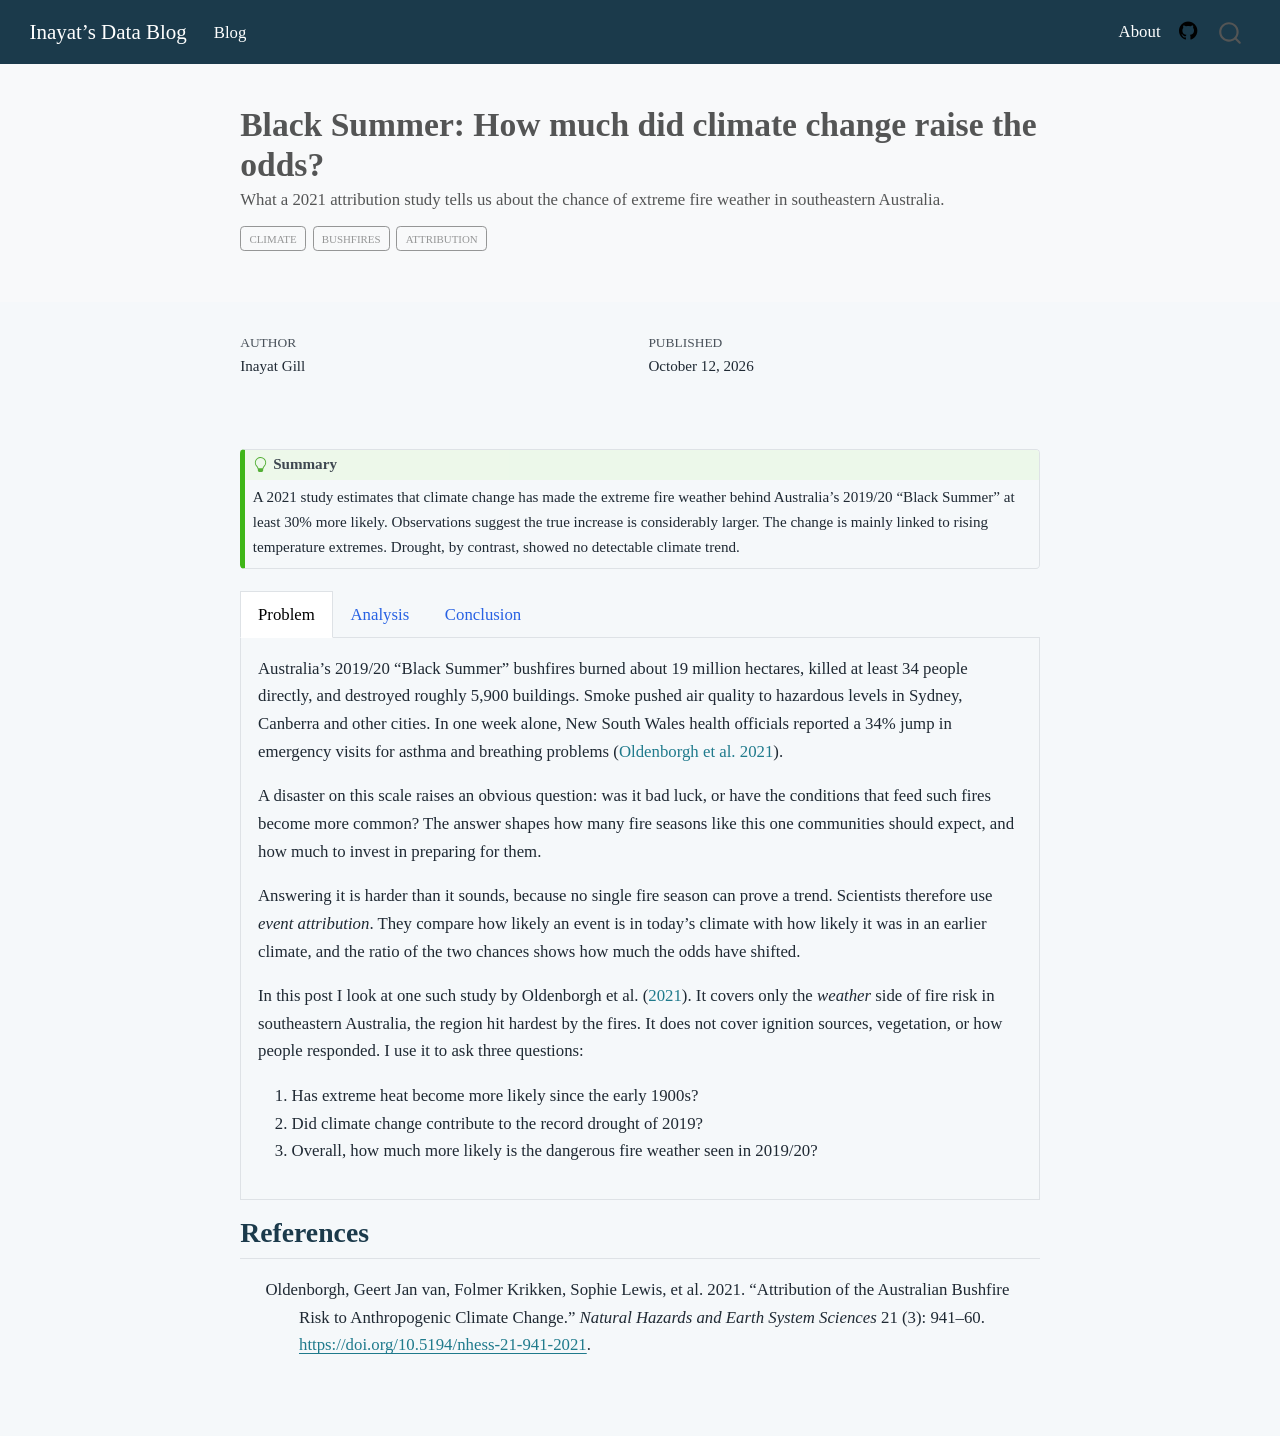
==== posts/black-summer-attribution/index.html @ a22bbecd "Built site for gh-pages" ====
<!DOCTYPE html>
<html xmlns="http://www.w3.org/1999/xhtml" lang="en" xml:lang="en"><head>

<meta charset="utf-8">
<meta name="generator" content="quarto-1.9.31">

<meta name="viewport" content="width=device-width, initial-scale=1.0, user-scalable=yes">

<meta name="author" content="Inayat Gill">
<meta name="dcterms.date" content="2026-10-12">
<meta name="description" content="What a 2021 attribution study tells us about the chance of extreme fire weather in southeastern Australia.">

<title>Black Summer: How much did climate change raise the odds? – Inayat’s Data Blog</title>
<style>
/* Default styles provided by pandoc.
** See https://pandoc.org/MANUAL.html#variables-for-html for config info.
*/
code{white-space: pre-wrap;}
span.smallcaps{font-variant: small-caps;}
div.columns{display: flex; gap: min(4vw, 1.5em);}
div.column{flex: auto; overflow-x: auto;}
div.hanging-indent{margin-left: 1.5em; text-indent: -1.5em;}
ul.task-list{list-style: none;}
ul.task-list li input[type="checkbox"] {
  width: 0.8em;
  margin: 0 0.8em 0.2em -1em; /* quarto-specific, see https://github.com/quarto-dev/quarto-cli/issues/4556 */ 
  vertical-align: middle;
}
/* CSS for citations */
div.csl-bib-body { }
div.csl-entry {
  clear: both;
}
.hanging-indent div.csl-entry {
  margin-left:2em;
  text-indent:-2em;
}
div.csl-left-margin {
  min-width:2em;
  float:left;
}
div.csl-right-inline {
  margin-left:2em;
  padding-left:1em;
}
div.csl-indent {
  margin-left: 2em;
}</style>


<script src="../../site_libs/quarto-nav/quarto-nav.js"></script>
<script src="../../site_libs/quarto-nav/headroom.min.js"></script>
<script src="../../site_libs/clipboard/clipboard.min.js"></script>
<script src="../../site_libs/quarto-search/autocomplete.umd.js"></script>
<script src="../../site_libs/quarto-search/fuse.min.js"></script>
<script src="../../site_libs/quarto-search/quarto-search.js"></script>
<meta name="quarto:offset" content="../../">
<script src="../../site_libs/quarto-html/quarto.js" type="module"></script>
<script src="../../site_libs/quarto-html/tabsets/tabsets.js" type="module"></script>
<script src="../../site_libs/quarto-html/popper.min.js"></script>
<script src="../../site_libs/quarto-html/tippy.umd.min.js"></script>
<script src="../../site_libs/quarto-html/anchor.min.js"></script>
<link href="../../site_libs/quarto-html/tippy.css" rel="stylesheet">
<link href="../../site_libs/quarto-html/quarto-syntax-highlighting-7c69b197886ae2a34062761d21e44731.css" rel="stylesheet" id="quarto-text-highlighting-styles">
<script src="../../site_libs/bootstrap/bootstrap.min.js"></script>
<link href="../../site_libs/bootstrap/bootstrap-icons.css" rel="stylesheet">
<link href="../../site_libs/bootstrap/bootstrap-4dd1f8d55b07a248877084f95612c1a1.min.css" rel="stylesheet" append-hash="true" id="quarto-bootstrap" data-mode="light">
<script id="quarto-search-options" type="application/json">{
  "location": "navbar",
  "copy-button": false,
  "collapse-after": 3,
  "panel-placement": "end",
  "type": "overlay",
  "limit": 50,
  "keyboard-shortcut": [
    "f",
    "/",
    "s"
  ],
  "show-item-context": false,
  "language": {
    "search-no-results-text": "No results",
    "search-matching-documents-text": "matching documents",
    "search-copy-link-title": "Copy link to search",
    "search-hide-matches-text": "Hide additional matches",
    "search-more-match-text": "more match in this document",
    "search-more-matches-text": "more matches in this document",
    "search-clear-button-title": "Clear",
    "search-text-placeholder": "",
    "search-detached-cancel-button-title": "Cancel",
    "search-submit-button-title": "Submit",
    "search-label": "Search"
  }
}</script>


<link rel="stylesheet" href="../../styles.css">
</head>

<body class="nav-fixed fullcontent quarto-light">

<div id="quarto-search-results"></div>
  <header id="quarto-header" class="headroom fixed-top quarto-banner">
    <nav class="navbar navbar-expand-lg " data-bs-theme="dark">
      <div class="navbar-container container-fluid">
      <div class="navbar-brand-container mx-auto">
    <a class="navbar-brand" href="../../index.html">
    <span class="navbar-title">Inayat’s Data Blog</span>
    </a>
  </div>
            <div id="quarto-search" class="" title="Search"></div>
          <button class="navbar-toggler" type="button" data-bs-toggle="collapse" data-bs-target="#navbarCollapse" aria-controls="navbarCollapse" role="menu" aria-expanded="false" aria-label="Toggle navigation" onclick="if (window.quartoToggleHeadroom) { window.quartoToggleHeadroom(); }">
  <span class="navbar-toggler-icon"></span>
</button>
          <div class="collapse navbar-collapse" id="navbarCollapse">
            <ul class="navbar-nav navbar-nav-scroll me-auto">
  <li class="nav-item">
    <a class="nav-link" href="../../index.html"> 
<span class="menu-text">Blog</span></a>
  </li>  
</ul>
            <ul class="navbar-nav navbar-nav-scroll ms-auto">
  <li class="nav-item">
    <a class="nav-link" href="../../about.html"> 
<span class="menu-text">About</span></a>
  </li>  
  <li class="nav-item compact">
    <a class="nav-link" href="https://github.com/Inayat-Gill"> <i class="bi bi-github" role="img" aria-label="GitHub">
</i> 
<span class="menu-text"></span></a>
  </li>  
</ul>
          </div> <!-- /navcollapse -->
            <div class="quarto-navbar-tools">
</div>
      </div> <!-- /container-fluid -->
    </nav>
</header>
<!-- content -->
<header id="title-block-header" class="quarto-title-block default page-columns page-full">
  <div class="quarto-title-banner page-columns page-full">
    <div class="quarto-title column-body">
      <h1 class="title">Black Summer: How much did climate change raise the odds?</h1>
                  <div>
        <div class="description">
          What a 2021 attribution study tells us about the chance of extreme fire weather in southeastern Australia.
        </div>
      </div>
                          <div class="quarto-categories">
                <div class="quarto-category">climate</div>
                <div class="quarto-category">bushfires</div>
                <div class="quarto-category">attribution</div>
              </div>
                  </div>
  </div>
    
  
  <div class="quarto-title-meta">

      <div>
      <div class="quarto-title-meta-heading">Author</div>
      <div class="quarto-title-meta-contents">
               <p>Inayat Gill </p>
            </div>
    </div>
      
      <div>
      <div class="quarto-title-meta-heading">Published</div>
      <div class="quarto-title-meta-contents">
        <p class="date">October 12, 2026</p>
      </div>
    </div>
    
      
    </div>
    
  
  </header><div id="quarto-content" class="quarto-container page-columns page-rows-contents page-layout-article page-navbar">
<!-- sidebar -->
<!-- margin-sidebar -->
    
<!-- main -->
<main class="content quarto-banner-title-block" id="quarto-document-content">





<div class="callout callout-style-default callout-tip callout-titled" title="Summary">
<div class="callout-header d-flex align-content-center">
<div class="callout-icon-container">
<i class="callout-icon"></i>
</div>
<div class="callout-title-container flex-fill">
<span class="screen-reader-only">Tip</span>Summary
</div>
</div>
<div class="callout-body-container callout-body">
<p>A 2021 study estimates that climate change has made the extreme fire weather behind Australia’s 2019/20 “Black Summer” at least 30% more likely. Observations suggest the true increase is considerably larger. The change is mainly linked to rising temperature extremes. Drought, by contrast, showed no detectable climate trend.</p>
</div>
</div>
<div class="tabset-margin-container"></div><div class="panel-tabset">
<ul class="nav nav-tabs" role="tablist"><li class="nav-item" role="presentation"><a class="nav-link active" id="tabset-1-1-tab" data-bs-toggle="tab" data-bs-target="#tabset-1-1" role="tab" aria-controls="tabset-1-1" aria-selected="true" href="">Problem</a></li><li class="nav-item" role="presentation"><a class="nav-link" id="tabset-1-2-tab" data-bs-toggle="tab" data-bs-target="#tabset-1-2" role="tab" aria-controls="tabset-1-2" aria-selected="false" href="">Analysis</a></li><li class="nav-item" role="presentation"><a class="nav-link" id="tabset-1-3-tab" data-bs-toggle="tab" data-bs-target="#tabset-1-3" role="tab" aria-controls="tabset-1-3" aria-selected="false" href="">Conclusion</a></li></ul>
<div class="tab-content">
<div id="tabset-1-1" class="tab-pane active" role="tabpanel" aria-labelledby="tabset-1-1-tab">
<p>Australia’s 2019/20 “Black Summer” bushfires burned about 19 million hectares, killed at least 34 people directly, and destroyed roughly 5,900 buildings. Smoke pushed air quality to hazardous levels in Sydney, Canberra and other cities. In one week alone, New South Wales health officials reported a 34% jump in emergency visits for asthma and breathing problems <span class="citation" data-cites="vanOldenborgh2021">(<a href="#ref-vanOldenborgh2021" role="doc-biblioref">Oldenborgh et al. 2021</a>)</span>.</p>
<p>A disaster on this scale raises an obvious question: was it bad luck, or have the conditions that feed such fires become more common? The answer shapes how many fire seasons like this one communities should expect, and how much to invest in preparing for them.</p>
<p>Answering it is harder than it sounds, because no single fire season can prove a trend. Scientists therefore use <em>event attribution</em>. They compare how likely an event is in today’s climate with how likely it was in an earlier climate, and the ratio of the two chances shows how much the odds have shifted.</p>
<p>In this post I look at one such study by <span class="citation" data-cites="vanOldenborgh2021">Oldenborgh et al. (<a href="#ref-vanOldenborgh2021" role="doc-biblioref">2021</a>)</span>. It covers only the <em>weather</em> side of fire risk in southeastern Australia, the region hit hardest by the fires. It does not cover ignition sources, vegetation, or how people responded. I use it to ask three questions:</p>
<ol type="1">
<li>Has extreme heat become more likely since the early 1900s?</li>
<li>Did climate change contribute to the record drought of 2019?</li>
<li>Overall, how much more likely is the dangerous fire weather seen in 2019/20?</li>
</ol>
</div>
<div id="tabset-1-2" class="tab-pane" role="tabpanel" aria-labelledby="tabset-1-2-tab">
<section id="where-the-evidence-comes-from" class="level4">
<h4 class="anchored" data-anchor-id="where-the-evidence-comes-from">Where the evidence comes from</h4>
<p>The study draws on three sources of evidence, and each is worth knowing about before looking at the results.</p>
<ul>
<li><strong>Observations.</strong> The main record is ERA5, a <em>reanalysis</em> from the European Centre for Medium-Range Weather Forecasts. It blends real weather observations with a weather model to rebuild the state of the atmosphere from 1979 onwards. For temperature, the authors also used a longer observational record back to 1910.</li>
<li><strong>Climate models.</strong> The authors used eleven <em>large ensembles</em>, which are collections of many simulations from the same climate model. Not every ensemble could be used for every analysis. Five had the daily data needed for fire danger, and four were used after one was dropped for failing to reproduce heat extremes.</li>
<li><strong>Fire indices.</strong> Fire danger was measured with the Fire Weather Index (FWI), which combines temperature, humidity, wind and recent rainfall. A second index, the Monthly Severity Rating (MSR), captures how hard a fire is to suppress. The authors checked the FWI against satellite records of burned area and found the link strongest from November to February.</li>
</ul>
<p>For each measure, the authors fitted a statistical model of extremes. They then compared the chance of an event as severe as 2019/20 in today’s climate with its chance in the early 1900s. The result is a <em>probability ratio</em> (PR). A PR of 2 means “twice as likely”.</p>
</section>
<section id="what-the-study-found" class="level4">
<h4 class="anchored" data-anchor-id="what-the-study-found">What the study found</h4>
<p><strong>Question 1: extreme heat shows the clearest signal.</strong> In the observations, a heatwave as rare as the one in December 2019 would have peaked 1 to 2 °C lower in the early 1900s, and would have been roughly ten times less likely. The climate models are more cautious. They put the increase at “at least twice as likely”, a figure the authors explicitly treat as a floor rather than a best guess.</p>
<p><strong>Question 2: drought looks different.</strong> Although 2019 was Australia’s driest year on record, neither the observations nor the models showed a statistically detectable climate trend in drought. Two natural climate patterns, the Indian Ocean Dipole and the Southern Annular Mode, together explain roughly two-thirds of the July to December rainfall shortfall. Both were predicted well and gave good warning of the high fire risk in late 2019.</p>
<p><strong>Question 3: fire danger itself has become more likely.</strong> Heat and drought feed into the fire indices, so the indices give the most direct answer to the third question. The 2019/20 season produced the highest FWI values in the ERA5 record, which starts in 1979. <a href="#fig-pr" class="quarto-xref">Figure&nbsp;1</a> compares what the observations and the models say for each measure.</p>
<div class="cell">
<div class="cell-output-display">
<div id="fig-pr" class="quarto-float quarto-figure quarto-figure-center anchored" alt="Dot plot on a logarithmic axis showing how many times more likely an event as extreme as 2019/20 is, compared with the early 1900s. Extreme heat: models at least 2 times, observations about 10 times. Fire danger (FWI): models about 1.8 times, observations at least 4 times. Fire severity (MSR): models about 2 times with a range that includes no change, observations at least 9 times.">
<figure class="quarto-float quarto-float-fig figure">
<div aria-describedby="fig-pr-caption-0ceaefa1-69ba-4598-a22c-09a6ac19f8ca">
<img src="index_files/figure-html/fig-pr-1.png" class="img-fluid figure-img" alt="Dot plot on a logarithmic axis showing how many times more likely an event as extreme as 2019/20 is, compared with the early 1900s. Extreme heat: models at least 2 times, observations about 10 times. Fire danger (FWI): models about 1.8 times, observations at least 4 times. Fire severity (MSR): models about 2 times with a range that includes no change, observations at least 9 times." width="768">
</div>
<figcaption class="quarto-float-caption-bottom quarto-float-caption quarto-float-fig" id="fig-pr-caption-0ceaefa1-69ba-4598-a22c-09a6ac19f8ca">
Figure&nbsp;1: Observations point to a larger rise in risk than climate models do, for each of three fire-related measures
</figcaption>
</figure>
</div>
</div>
</div>
<p>Read the plot from left to right: the further right a point sits, the larger the increase in the chance of an event as extreme as 2019/20. The horizontal axis is logarithmic, so each equal step to the right means multiplying the odds rather than adding to them. Filled circles are best estimates, and open circles mean the study could only give a lower bound, so the true value is likely higher. For the two fire indices the horizontal line runs down to the lower end of the model range, and for the severity index it crosses the dashed “no change” line. The observation values for fire danger and severity come from ERA5. The heat values come from the longer temperature record.</p>
<p>Two features stand out. First, observations sit well to the right of the models for every measure. Second, the models’ increase for fire severity is not statistically significant, because its range includes no change.</p>
<p>The FWI result can also be put in terms of return periods. The ERA5 fit suggests a season this severe would now occur about once every 31 years, against once in more than 800 years in the climate of 1900. The 95% range on the current figure is wide, 4 to 500 years, and the authors note the observation-based estimate may be biased high because of a drying trend in the short ERA5 record.</p>
<p>Looking ahead, the models suggest that at 2 °C of global warming a season this severe would be about eight times as likely as in 1900, and at least four times as likely by the lower bound. This rests on only two models.</p>
<p><a href="#tbl-scorecard" class="quarto-xref">Table&nbsp;1</a> pulls these results together for each measure.</p>
<div class="cell">
<div id="tbl-scorecard" class="cell quarto-float quarto-figure quarto-figure-center anchored">
<figure class="quarto-float quarto-float-tbl figure">
<figcaption class="quarto-float-caption-top quarto-float-caption quarto-float-tbl" id="tbl-scorecard-caption-0ceaefa1-69ba-4598-a22c-09a6ac19f8ca">
Table&nbsp;1: What the study found for each measure, and how far to trust it
</figcaption>
<div aria-describedby="tbl-scorecard-caption-0ceaefa1-69ba-4598-a22c-09a6ac19f8ca">
<div class="cell-output-display">
<table class="cell caption-top table table-sm table-striped small">
<colgroup>
<col style="width: 8%">
<col style="width: 28%">
<col style="width: 35%">
<col style="width: 27%">
</colgroup>
<thead>
<tr class="header">
<th style="text-align: left;">Measure</th>
<th style="text-align: left;">What it captures</th>
<th style="text-align: left;">What the study found</th>
<th style="text-align: left;">How far to trust it</th>
</tr>
</thead>
<tbody>
<tr class="odd">
<td style="text-align: left;">Extreme heat</td>
<td style="text-align: left;">Hottest 7-day stretch of the year</td>
<td style="text-align: left;">A week as hot as December 2019 is at least 2× as likely as in the early 1900s</td>
<td style="text-align: left;">Strong evidence of an increase; models probably understate its size</td>
</tr>
<tr class="even">
<td style="text-align: left;">Drought</td>
<td style="text-align: left;">Low rainfall, over the year and in the driest month of the fire season</td>
<td style="text-align: left;">No detectable climate trend; natural climate patterns explain most of the 2019 shortfall</td>
<td style="text-align: left;">Finding of no trend does not rule out a small one</td>
</tr>
<tr class="odd">
<td style="text-align: left;">Fire danger (FWI)</td>
<td style="text-align: left;">Weather conditions that make fires start and spread</td>
<td style="text-align: left;">At least 30% more likely in models; at least 4× in observations</td>
<td style="text-align: left;">Direction is clear; observation-based size may be too high</td>
</tr>
<tr class="even">
<td style="text-align: left;">Fire severity (MSR)</td>
<td style="text-align: left;">How hard a fire is to bring under control</td>
<td style="text-align: left;">At least 9× in observations; about 2× in models, not significant</td>
<td style="text-align: left;">Large gap between observations and models</td>
</tr>
</tbody>
</table>
</div>
</div>
</figure>
</div>
</div>
</section>
<section id="reading-the-evidence-with-care" class="level4">
<h4 class="anchored" data-anchor-id="reading-the-evidence-with-care">Reading the evidence with care</h4>
<p>Several limits affect how far these numbers can be pushed. The climate models tend to show too much natural variability and too little long-term warming compared with observations. This is why the model results are floors rather than best estimates. The ERA5 record is short, so its fire-danger trend may partly reflect natural variation. The 2 °C projection rests on only two models. The study also looks at weather alone, so it says nothing about how ignitions, fuel or fire management changed.</p>
</section>
</div>
<div id="tabset-1-3" class="tab-pane" role="tabpanel" aria-labelledby="tabset-1-3-tab">
<p>The three questions from the start have different answers. Extreme heat has become more likely, by at least a factor of two and probably much more. Drought in 2019 is best explained by natural climate patterns rather than a detectable climate trend. For overall fire weather, the models show an increase of at least 30%, and observations suggest the real figure is several times higher, although that estimate may itself be biased high.</p>
<p>Taken together, these results point to a consistent picture. Climate change has raised the chance of the dangerous fire weather seen in 2019/20, mainly through hotter extremes. This is a statement about odds, not about one season. Natural climate swings also made the 2019 season much more severe.</p>
<p>Weather is also only part of the story. The paper stresses that preparedness, warning systems, infrastructure and land use all shaped the impacts. It notes, for example, that some planned controlled burns in 2019 could not be completed because conditions became too dry to burn safely. The authors call for urgent adaptation to changing risks, especially for the most vulnerable <span class="citation" data-cites="vanOldenborgh2021">(<a href="#ref-vanOldenborgh2021" role="doc-biblioref">Oldenborgh et al. 2021</a>)</span>. For readers, the practical message is that a season like Black Summer looks less like a remote tail risk and more like a scenario worth planning for.</p>
</div>
</div>
</div>
<section id="references" class="level2">
<h2 class="anchored" data-anchor-id="references">References</h2>
<div id="refs" class="references csl-bib-body hanging-indent" role="list">
<div id="ref-vanOldenborgh2021" class="csl-entry" role="listitem">
Oldenborgh, Geert Jan van, Folmer Krikken, Sophie Lewis, et al. 2021. <span>“Attribution of the <span>Australian</span> Bushfire Risk to Anthropogenic Climate Change.”</span> <em>Natural Hazards and Earth System Sciences</em> 21 (3): 941–60. <a href="https://doi.org/10.5194/nhess-21-941-2021">https://doi.org/10.5194/nhess-21-941-2021</a>.
</div>
</div>


</section>

</main> <!-- /main -->
<script id="quarto-html-after-body" type="application/javascript">
  window.document.addEventListener("DOMContentLoaded", function (event) {
    const icon = "";
    const anchorJS = new window.AnchorJS();
    anchorJS.options = {
      placement: 'right',
      icon: icon
    };
    anchorJS.add('.anchored');
    const isCodeAnnotation = (el) => {
      for (const clz of el.classList) {
        if (clz.startsWith('code-annotation-')) {                     
          return true;
        }
      }
      return false;
    }
    const onCopySuccess = function(e) {
      // button target
      const button = e.trigger;
      // don't keep focus
      button.blur();
      // flash "checked"
      button.classList.add('code-copy-button-checked');
      var currentTitle = button.getAttribute("title");
      button.setAttribute("title", "Copied!");
      let tooltip;
      if (window.bootstrap) {
        button.setAttribute("data-bs-toggle", "tooltip");
        button.setAttribute("data-bs-placement", "left");
        button.setAttribute("data-bs-title", "Copied!");
        tooltip = new bootstrap.Tooltip(button, 
          { trigger: "manual", 
            customClass: "code-copy-button-tooltip",
            offset: [0, -8]});
        tooltip.show();    
      }
      setTimeout(function() {
        if (tooltip) {
          tooltip.hide();
          button.removeAttribute("data-bs-title");
          button.removeAttribute("data-bs-toggle");
          button.removeAttribute("data-bs-placement");
        }
        button.setAttribute("title", currentTitle);
        button.classList.remove('code-copy-button-checked');
      }, 1000);
      // clear code selection
      e.clearSelection();
    }
    const getTextToCopy = function(trigger) {
      const outerScaffold = trigger.parentElement.cloneNode(true);
      const codeEl = outerScaffold.querySelector('code');
      for (const childEl of codeEl.children) {
        if (isCodeAnnotation(childEl)) {
          childEl.remove();
        }
      }
      return codeEl.innerText;
    }
    const clipboard = new window.ClipboardJS('.code-copy-button:not([data-in-quarto-modal])', {
      text: getTextToCopy
    });
    clipboard.on('success', onCopySuccess);
    if (window.document.getElementById('quarto-embedded-source-code-modal')) {
      const clipboardModal = new window.ClipboardJS('.code-copy-button[data-in-quarto-modal]', {
        text: getTextToCopy,
        container: window.document.getElementById('quarto-embedded-source-code-modal')
      });
      clipboardModal.on('success', onCopySuccess);
    }
      var localhostRegex = new RegExp(/^(?:http|https):\/\/localhost\:?[0-9]*\//);
      var mailtoRegex = new RegExp(/^mailto:/);
        var filterRegex = new RegExp('/' + window.location.host + '/');
      var isInternal = (href) => {
          return filterRegex.test(href) || localhostRegex.test(href) || mailtoRegex.test(href);
      }
      // Inspect non-navigation links and adorn them if external
     var links = window.document.querySelectorAll('a[href]:not(.nav-link):not(.navbar-brand):not(.toc-action):not(.sidebar-link):not(.sidebar-item-toggle):not(.pagination-link):not(.no-external):not([aria-hidden]):not(.dropdown-item):not(.quarto-navigation-tool):not(.about-link)');
      for (var i=0; i<links.length; i++) {
        const link = links[i];
        if (!isInternal(link.href)) {
          // undo the damage that might have been done by quarto-nav.js in the case of
          // links that we want to consider external
          if (link.dataset.originalHref !== undefined) {
            link.href = link.dataset.originalHref;
          }
        }
      }
    function tippyHover(el, contentFn, onTriggerFn, onUntriggerFn) {
      const config = {
        allowHTML: true,
        maxWidth: 500,
        delay: 100,
        arrow: false,
        appendTo: function(el) {
            return el.parentElement;
        },
        interactive: true,
        interactiveBorder: 10,
        theme: 'quarto',
        placement: 'bottom-start',
      };
      if (contentFn) {
        config.content = contentFn;
      }
      if (onTriggerFn) {
        config.onTrigger = onTriggerFn;
      }
      if (onUntriggerFn) {
        config.onUntrigger = onUntriggerFn;
      }
      window.tippy(el, config); 
    }
    const noterefs = window.document.querySelectorAll('a[role="doc-noteref"]');
    for (var i=0; i<noterefs.length; i++) {
      const ref = noterefs[i];
      tippyHover(ref, function() {
        // use id or data attribute instead here
        let href = ref.getAttribute('data-footnote-href') || ref.getAttribute('href');
        try { href = new URL(href).hash; } catch {}
        const id = href.replace(/^#\/?/, "");
        const note = window.document.getElementById(id);
        if (note) {
          return note.innerHTML;
        } else {
          return "";
        }
      });
    }
    const xrefs = window.document.querySelectorAll('a.quarto-xref');
    const processXRef = (id, note) => {
      // Strip column container classes
      const stripColumnClz = (el) => {
        el.classList.remove("page-full", "page-columns");
        if (el.children) {
          for (const child of el.children) {
            stripColumnClz(child);
          }
        }
      }
      stripColumnClz(note)
      if (id === null || id.startsWith('sec-')) {
        // Special case sections, only their first couple elements
        const container = document.createElement("div");
        if (note.children && note.children.length > 2) {
          container.appendChild(note.children[0].cloneNode(true));
          for (let i = 1; i < note.children.length; i++) {
            const child = note.children[i];
            if (child.tagName === "P" && child.innerText === "") {
              continue;
            } else {
              container.appendChild(child.cloneNode(true));
              break;
            }
          }
          if (window.Quarto?.typesetMath) {
            window.Quarto.typesetMath(container);
          }
          return container.innerHTML
        } else {
          if (window.Quarto?.typesetMath) {
            window.Quarto.typesetMath(note);
          }
          return note.innerHTML;
        }
      } else {
        // Remove any anchor links if they are present
        const anchorLink = note.querySelector('a.anchorjs-link');
        if (anchorLink) {
          anchorLink.remove();
        }
        if (window.Quarto?.typesetMath) {
          window.Quarto.typesetMath(note);
        }
        if (note.classList.contains("callout")) {
          return note.outerHTML;
        } else {
          return note.innerHTML;
        }
      }
    }
    for (var i=0; i<xrefs.length; i++) {
      const xref = xrefs[i];
      tippyHover(xref, undefined, function(instance) {
        instance.disable();
        let url = xref.getAttribute('href');
        let hash = undefined; 
        if (url.startsWith('#')) {
          hash = url;
        } else {
          try { hash = new URL(url).hash; } catch {}
        }
        if (hash) {
          const id = hash.replace(/^#\/?/, "");
          const note = window.document.getElementById(id);
          if (note !== null) {
            try {
              const html = processXRef(id, note.cloneNode(true));
              instance.setContent(html);
            } finally {
              instance.enable();
              instance.show();
            }
          } else {
            // See if we can fetch this
            fetch(url.split('#')[0])
            .then(res => res.text())
            .then(html => {
              const parser = new DOMParser();
              const htmlDoc = parser.parseFromString(html, "text/html");
              const note = htmlDoc.getElementById(id);
              if (note !== null) {
                const html = processXRef(id, note);
                instance.setContent(html);
              } 
            }).finally(() => {
              instance.enable();
              instance.show();
            });
          }
        } else {
          // See if we can fetch a full url (with no hash to target)
          // This is a special case and we should probably do some content thinning / targeting
          fetch(url)
          .then(res => res.text())
          .then(html => {
            const parser = new DOMParser();
            const htmlDoc = parser.parseFromString(html, "text/html");
            const note = htmlDoc.querySelector('main.content');
            if (note !== null) {
              // This should only happen for chapter cross references
              // (since there is no id in the URL)
              // remove the first header
              if (note.children.length > 0 && note.children[0].tagName === "HEADER") {
                note.children[0].remove();
              }
              const html = processXRef(null, note);
              instance.setContent(html);
            } 
          }).finally(() => {
            instance.enable();
            instance.show();
          });
        }
      }, function(instance) {
      });
    }
        let selectedAnnoteEl;
        const selectorForAnnotation = ( cell, annotation) => {
          let cellAttr = 'data-code-cell="' + cell + '"';
          let lineAttr = 'data-code-annotation="' +  annotation + '"';
          const selector = 'span[' + cellAttr + '][' + lineAttr + ']';
          return selector;
        }
        const selectCodeLines = (annoteEl) => {
          const doc = window.document;
          const targetCell = annoteEl.getAttribute("data-target-cell");
          const targetAnnotation = annoteEl.getAttribute("data-target-annotation");
          const annoteSpan = window.document.querySelector(selectorForAnnotation(targetCell, targetAnnotation));
          const lines = annoteSpan.getAttribute("data-code-lines").split(",");
          const lineIds = lines.map((line) => {
            return targetCell + "-" + line;
          })
          let top = null;
          let height = null;
          let parent = null;
          if (lineIds.length > 0) {
              //compute the position of the single el (top and bottom and make a div)
              const el = window.document.getElementById(lineIds[0]);
              top = el.offsetTop;
              height = el.offsetHeight;
              parent = el.parentElement.parentElement;
            if (lineIds.length > 1) {
              const lastEl = window.document.getElementById(lineIds[lineIds.length - 1]);
              const bottom = lastEl.offsetTop + lastEl.offsetHeight;
              height = bottom - top;
            }
            if (top !== null && height !== null && parent !== null) {
              // cook up a div (if necessary) and position it 
              let div = window.document.getElementById("code-annotation-line-highlight");
              if (div === null) {
                div = window.document.createElement("div");
                div.setAttribute("id", "code-annotation-line-highlight");
                div.style.position = 'absolute';
                parent.appendChild(div);
              }
              div.style.top = top - 2 + "px";
              div.style.height = height + 4 + "px";
              div.style.left = 0;
              let gutterDiv = window.document.getElementById("code-annotation-line-highlight-gutter");
              if (gutterDiv === null) {
                gutterDiv = window.document.createElement("div");
                gutterDiv.setAttribute("id", "code-annotation-line-highlight-gutter");
                gutterDiv.style.position = 'absolute';
                const codeCell = window.document.getElementById(targetCell);
                const gutter = codeCell.querySelector('.code-annotation-gutter');
                gutter.appendChild(gutterDiv);
              }
              gutterDiv.style.top = top - 2 + "px";
              gutterDiv.style.height = height + 4 + "px";
            }
            selectedAnnoteEl = annoteEl;
          }
        };
        const unselectCodeLines = () => {
          const elementsIds = ["code-annotation-line-highlight", "code-annotation-line-highlight-gutter"];
          elementsIds.forEach((elId) => {
            const div = window.document.getElementById(elId);
            if (div) {
              div.remove();
            }
          });
          selectedAnnoteEl = undefined;
        };
          // Handle positioning of the toggle
      window.addEventListener(
        "resize",
        throttle(() => {
          elRect = undefined;
          if (selectedAnnoteEl) {
            selectCodeLines(selectedAnnoteEl);
          }
        }, 10)
      );
      function throttle(fn, ms) {
      let throttle = false;
      let timer;
        return (...args) => {
          if(!throttle) { // first call gets through
              fn.apply(this, args);
              throttle = true;
          } else { // all the others get throttled
              if(timer) clearTimeout(timer); // cancel #2
              timer = setTimeout(() => {
                fn.apply(this, args);
                timer = throttle = false;
              }, ms);
          }
        };
      }
        // Attach click handler to the DT
        const annoteDls = window.document.querySelectorAll('dt[data-target-cell]');
        for (const annoteDlNode of annoteDls) {
          annoteDlNode.addEventListener('click', (event) => {
            const clickedEl = event.target;
            if (clickedEl !== selectedAnnoteEl) {
              unselectCodeLines();
              const activeEl = window.document.querySelector('dt[data-target-cell].code-annotation-active');
              if (activeEl) {
                activeEl.classList.remove('code-annotation-active');
              }
              selectCodeLines(clickedEl);
              clickedEl.classList.add('code-annotation-active');
            } else {
              // Unselect the line
              unselectCodeLines();
              clickedEl.classList.remove('code-annotation-active');
            }
          });
        }
    const findCites = (el) => {
      const parentEl = el.parentElement;
      if (parentEl) {
        const cites = parentEl.dataset.cites;
        if (cites) {
          return {
            el,
            cites: cites.split(' ')
          };
        } else {
          return findCites(el.parentElement)
        }
      } else {
        return undefined;
      }
    };
    var bibliorefs = window.document.querySelectorAll('a[role="doc-biblioref"]');
    for (var i=0; i<bibliorefs.length; i++) {
      const ref = bibliorefs[i];
      const citeInfo = findCites(ref);
      if (citeInfo) {
        tippyHover(citeInfo.el, function() {
          var popup = window.document.createElement('div');
          citeInfo.cites.forEach(function(cite) {
            var citeDiv = window.document.createElement('div');
            citeDiv.classList.add('hanging-indent');
            citeDiv.classList.add('csl-entry');
            var biblioDiv = window.document.getElementById('ref-' + cite);
            if (biblioDiv) {
              citeDiv.innerHTML = biblioDiv.innerHTML;
            }
            popup.appendChild(citeDiv);
          });
          return popup.innerHTML;
        });
      }
    }
  });
  </script>
</div> <!-- /content -->




</body></html>
---- site_libs/quarto-html/tippy.css ----
.tippy-box[data-animation=fade][data-state=hidden]{opacity:0}[data-tippy-root]{max-width:calc(100vw - 10px)}.tippy-box{position:relative;background-color:#333;color:#fff;border-radius:4px;font-size:14px;line-height:1.4;white-space:normal;outline:0;transition-property:transform,visibility,opacity}.tippy-box[data-placement^=top]>.tippy-arrow{bottom:0}.tippy-box[data-placement^=top]>.tippy-arrow:before{bottom:-7px;left:0;border-width:8px 8px 0;border-top-color:initial;transform-origin:center top}.tippy-box[data-placement^=bottom]>.tippy-arrow{top:0}.tippy-box[data-placement^=bottom]>.tippy-arrow:before{top:-7px;left:0;border-width:0 8px 8px;border-bottom-color:initial;transform-origin:center bottom}.tippy-box[data-placement^=left]>.tippy-arrow{right:0}.tippy-box[data-placement^=left]>.tippy-arrow:before{border-width:8px 0 8px 8px;border-left-color:initial;right:-7px;transform-origin:center left}.tippy-box[data-placement^=right]>.tippy-arrow{left:0}.tippy-box[data-placement^=right]>.tippy-arrow:before{left:-7px;border-width:8px 8px 8px 0;border-right-color:initial;transform-origin:center right}.tippy-box[data-inertia][data-state=visible]{transition-timing-function:cubic-bezier(.54,1.5,.38,1.11)}.tippy-arrow{width:16px;height:16px;color:#333}.tippy-arrow:before{content:"";position:absolute;border-color:transparent;border-style:solid}.tippy-content{position:relative;padding:5px 9px;z-index:1}
---- site_libs/quarto-html/quarto-syntax-highlighting-7c69b197886ae2a34062761d21e44731.css ----
/* quarto syntax highlight colors */
:root {
  --quarto-hl-ot-color: #003B4F;
  --quarto-hl-at-color: #657422;
  --quarto-hl-ss-color: #20794D;
  --quarto-hl-an-color: #5E5E5E;
  --quarto-hl-fu-color: #4758AB;
  --quarto-hl-st-color: #20794D;
  --quarto-hl-cf-color: #003B4F;
  --quarto-hl-op-color: #5E5E5E;
  --quarto-hl-er-color: #AD0000;
  --quarto-hl-bn-color: #AD0000;
  --quarto-hl-al-color: #AD0000;
  --quarto-hl-va-color: #111111;
  --quarto-hl-bu-color: inherit;
  --quarto-hl-ex-color: inherit;
  --quarto-hl-pp-color: #AD0000;
  --quarto-hl-in-color: #5E5E5E;
  --quarto-hl-vs-color: #20794D;
  --quarto-hl-wa-color: #5E5E5E;
  --quarto-hl-do-color: #5E5E5E;
  --quarto-hl-im-color: #00769E;
  --quarto-hl-ch-color: #20794D;
  --quarto-hl-dt-color: #AD0000;
  --quarto-hl-fl-color: #AD0000;
  --quarto-hl-co-color: #5E5E5E;
  --quarto-hl-cv-color: #5E5E5E;
  --quarto-hl-cn-color: #8f5902;
  --quarto-hl-sc-color: #5E5E5E;
  --quarto-hl-dv-color: #AD0000;
  --quarto-hl-kw-color: #003B4F;
}

/* other quarto variables */
:root {
  --quarto-font-monospace: SFMono-Regular, Menlo, Monaco, Consolas, "Liberation Mono", "Courier New", monospace;
}

/* syntax highlight based on Pandoc's rules */
pre > code.sourceCode > span {
  color: #003B4F;
}

code.sourceCode > span {
  color: #003B4F;
}

div.sourceCode,
div.sourceCode pre.sourceCode {
  color: #003B4F;
}

/* Normal */
code span {
  color: #003B4F;
}

/* Alert */
code span.al {
  color: #AD0000;
  font-style: inherit;
}

/* Annotation */
code span.an {
  color: #5E5E5E;
  font-style: inherit;
}

/* Attribute */
code span.at {
  color: #657422;
  font-style: inherit;
}

/* BaseN */
code span.bn {
  color: #AD0000;
  font-style: inherit;
}

/* BuiltIn */
code span.bu {
  font-style: inherit;
}

/* ControlFlow */
code span.cf {
  color: #003B4F;
  font-weight: bold;
  font-style: inherit;
}

/* Char */
code span.ch {
  color: #20794D;
  font-style: inherit;
}

/* Constant */
code span.cn {
  color: #8f5902;
  font-style: inherit;
}

/* Comment */
code span.co {
  color: #5E5E5E;
  font-style: inherit;
}

/* CommentVar */
code span.cv {
  color: #5E5E5E;
  font-style: italic;
}

/* Documentation */
code span.do {
  color: #5E5E5E;
  font-style: italic;
}

/* DataType */
code span.dt {
  color: #AD0000;
  font-style: inherit;
}

/* DecVal */
code span.dv {
  color: #AD0000;
  font-style: inherit;
}

/* Error */
code span.er {
  color: #AD0000;
  font-style: inherit;
}

/* Extension */
code span.ex {
  font-style: inherit;
}

/* Float */
code span.fl {
  color: #AD0000;
  font-style: inherit;
}

/* Function */
code span.fu {
  color: #4758AB;
  font-style: inherit;
}

/* Import */
code span.im {
  color: #00769E;
  font-style: inherit;
}

/* Information */
code span.in {
  color: #5E5E5E;
  font-style: inherit;
}

/* Keyword */
code span.kw {
  color: #003B4F;
  font-weight: bold;
  font-style: inherit;
}

/* Operator */
code span.op {
  color: #5E5E5E;
  font-style: inherit;
}

/* Other */
code span.ot {
  color: #003B4F;
  font-style: inherit;
}

/* Preprocessor */
code span.pp {
  color: #AD0000;
  font-style: inherit;
}

/* SpecialChar */
code span.sc {
  color: #5E5E5E;
  font-style: inherit;
}

/* SpecialString */
code span.ss {
  color: #20794D;
  font-style: inherit;
}

/* String */
code span.st {
  color: #20794D;
  font-style: inherit;
}

/* Variable */
code span.va {
  color: #111111;
  font-style: inherit;
}

/* VerbatimString */
code span.vs {
  color: #20794D;
  font-style: inherit;
}

/* Warning */
code span.wa {
  color: #5E5E5E;
  font-style: italic;
}

.prevent-inlining {
  content: "</";
}

/*# sourceMappingURL=606289f1d48f6b05ba16068311e045b6.css.map */
---- styles.css ----
:root {
  --ink: #1f2933;
  --page: #f5f8fa;
  --navy: #1b3a4b;
  --teal: #1f7a8c;
  --bs-body-bg: #f5f8fa;
}

/* One background everywhere, including the title block */
html, body, #quarto-content, #quarto-document-content,
main.content, .quarto-title-block, #title-block-header {
  background-color: var(--page);
}

body {
  color: var(--ink);
  line-height: 1.65;
}

/* Headings and links */
h1, h2 { color: var(--navy); }
h3, h4 { color: var(--teal); }
a      { color: var(--teal); }

/* Navbar: dark background, white text */
.navbar {
  background-color: var(--navy) !important;
}
.navbar .navbar-brand,
.navbar .navbar-title,
.navbar .nav-link,
.navbar .navbar-nav .nav-link {
  color: #ffffff !important;
}
.navbar .navbar-toggler-icon,
.navbar .bi {
  filter: invert(1);
}
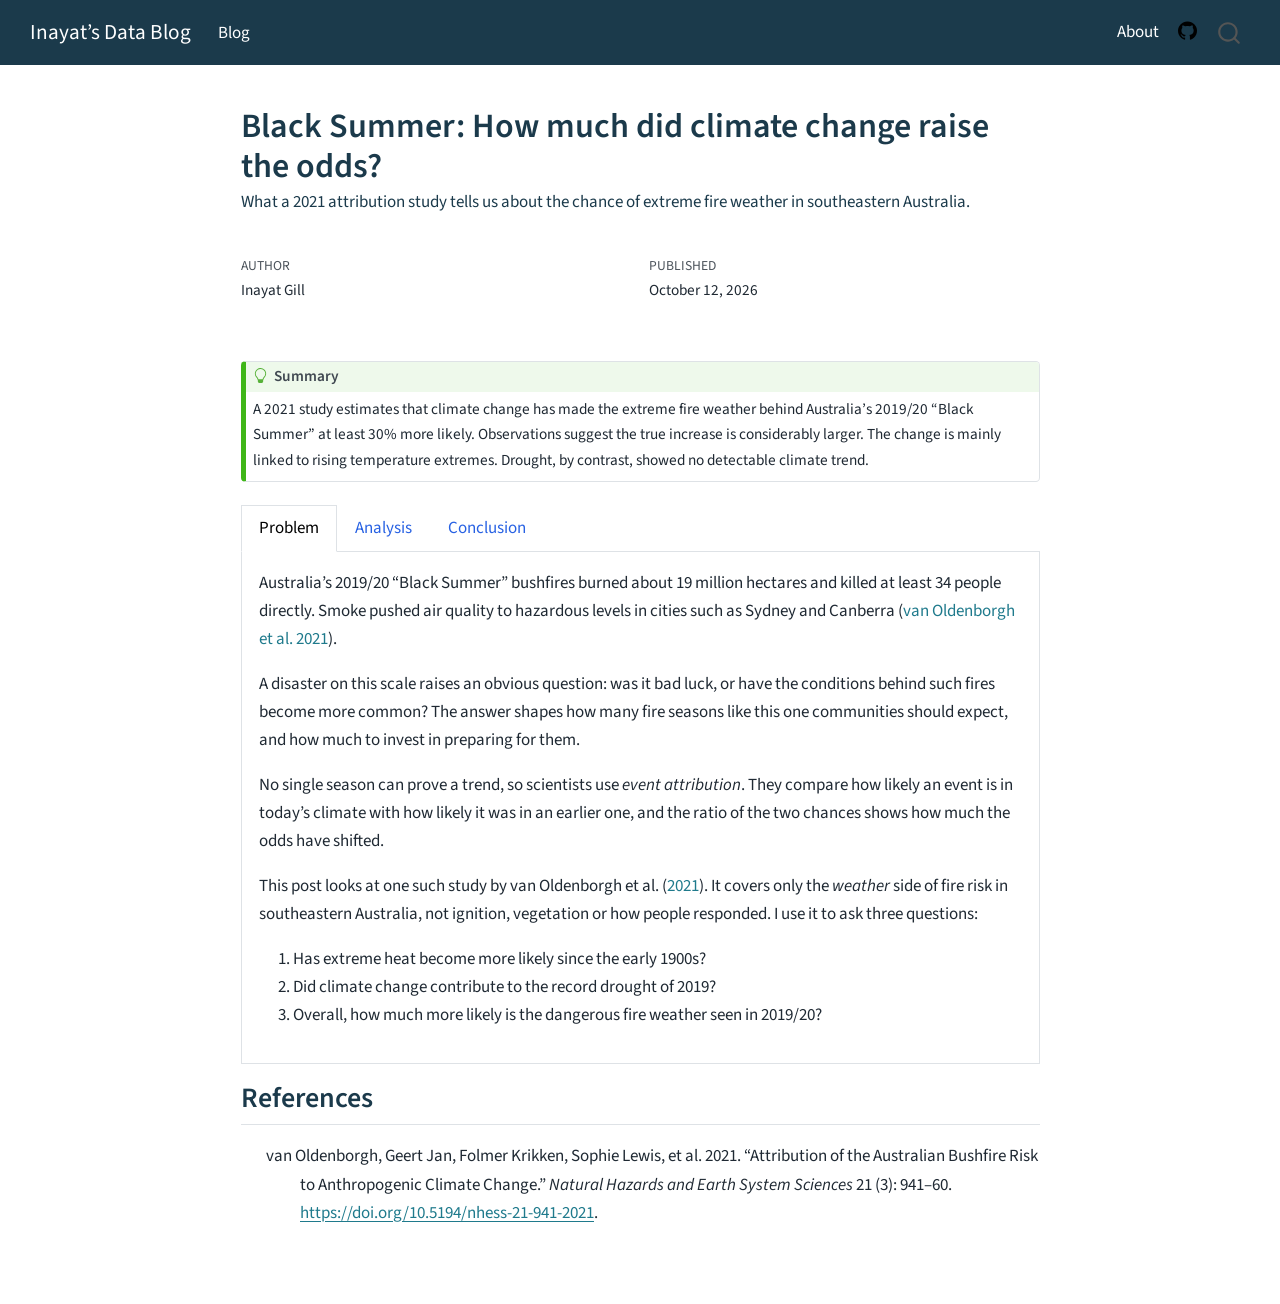
==== commit a50859ff: "Built site for gh-pages" ====
--- a/posts/black-summer-attribution/index.html
+++ b/posts/black-summer-attribution/index.html
@@ -64,7 +64,7 @@
 <link href="../../site_libs/quarto-html/quarto-syntax-highlighting-7c69b197886ae2a34062761d21e44731.css" rel="stylesheet" id="quarto-text-highlighting-styles">
 <script src="../../site_libs/bootstrap/bootstrap.min.js"></script>
 <link href="../../site_libs/bootstrap/bootstrap-icons.css" rel="stylesheet">
-<link href="../../site_libs/bootstrap/bootstrap-4dd1f8d55b07a248877084f95612c1a1.min.css" rel="stylesheet" append-hash="true" id="quarto-bootstrap" data-mode="light">
+<link href="../../site_libs/bootstrap/bootstrap-a0f9fd0d421825b736dc1bbcbcba2219.min.css" rel="stylesheet" append-hash="true" id="quarto-bootstrap" data-mode="light">
 <script id="quarto-search-options" type="application/json">{
   "location": "navbar",
   "copy-button": false,
@@ -92,6 +92,23 @@
     "search-label": "Search"
   }
 }</script>
+<style>
+
+      .quarto-title-block .quarto-title-banner h1,
+      .quarto-title-block .quarto-title-banner h2,
+      .quarto-title-block .quarto-title-banner h3,
+      .quarto-title-block .quarto-title-banner h4,
+      .quarto-title-block .quarto-title-banner h5,
+      .quarto-title-block .quarto-title-banner h6
+      {
+        color: #1b3a4b;
+      }
+
+      .quarto-title-block .quarto-title-banner {
+        color: #1b3a4b;
+background: #ffffff;
+      }
+</style>
 
 
 <link rel="stylesheet" href="../../styles.css">
@@ -146,12 +163,7 @@
           What a 2021 attribution study tells us about the chance of extreme fire weather in southeastern Australia.
         </div>
       </div>
-                          <div class="quarto-categories">
-                <div class="quarto-category">climate</div>
-                <div class="quarto-category">bushfires</div>
-                <div class="quarto-category">attribution</div>
-              </div>
-                  </div>
+                </div>
   </div>
     
   
@@ -203,10 +215,10 @@
 <ul class="nav nav-tabs" role="tablist"><li class="nav-item" role="presentation"><a class="nav-link active" id="tabset-1-1-tab" data-bs-toggle="tab" data-bs-target="#tabset-1-1" role="tab" aria-controls="tabset-1-1" aria-selected="true" href="">Problem</a></li><li class="nav-item" role="presentation"><a class="nav-link" id="tabset-1-2-tab" data-bs-toggle="tab" data-bs-target="#tabset-1-2" role="tab" aria-controls="tabset-1-2" aria-selected="false" href="">Analysis</a></li><li class="nav-item" role="presentation"><a class="nav-link" id="tabset-1-3-tab" data-bs-toggle="tab" data-bs-target="#tabset-1-3" role="tab" aria-controls="tabset-1-3" aria-selected="false" href="">Conclusion</a></li></ul>
 <div class="tab-content">
 <div id="tabset-1-1" class="tab-pane active" role="tabpanel" aria-labelledby="tabset-1-1-tab">
-<p>Australia’s 2019/20 “Black Summer” bushfires burned about 19 million hectares, killed at least 34 people directly, and destroyed roughly 5,900 buildings. Smoke pushed air quality to hazardous levels in Sydney, Canberra and other cities. In one week alone, New South Wales health officials reported a 34% jump in emergency visits for asthma and breathing problems <span class="citation" data-cites="vanOldenborgh2021">(<a href="#ref-vanOldenborgh2021" role="doc-biblioref">Oldenborgh et al. 2021</a>)</span>.</p>
-<p>A disaster on this scale raises an obvious question: was it bad luck, or have the conditions that feed such fires become more common? The answer shapes how many fire seasons like this one communities should expect, and how much to invest in preparing for them.</p>
-<p>Answering it is harder than it sounds, because no single fire season can prove a trend. Scientists therefore use <em>event attribution</em>. They compare how likely an event is in today’s climate with how likely it was in an earlier climate, and the ratio of the two chances shows how much the odds have shifted.</p>
-<p>In this post I look at one such study by <span class="citation" data-cites="vanOldenborgh2021">Oldenborgh et al. (<a href="#ref-vanOldenborgh2021" role="doc-biblioref">2021</a>)</span>. It covers only the <em>weather</em> side of fire risk in southeastern Australia, the region hit hardest by the fires. It does not cover ignition sources, vegetation, or how people responded. I use it to ask three questions:</p>
+<p>Australia’s 2019/20 “Black Summer” bushfires burned about 19 million hectares and killed at least 34 people directly. Smoke pushed air quality to hazardous levels in cities such as Sydney and Canberra <span class="citation" data-cites="vanOldenborgh2021">(<a href="#ref-vanOldenborgh2021" role="doc-biblioref"><span class="nocase">van Oldenborgh et al.</span> 2021</a>)</span>.</p>
+<p>A disaster on this scale raises an obvious question: was it bad luck, or have the conditions behind such fires become more common? The answer shapes how many fire seasons like this one communities should expect, and how much to invest in preparing for them.</p>
+<p>No single season can prove a trend, so scientists use <em>event attribution</em>. They compare how likely an event is in today’s climate with how likely it was in an earlier one, and the ratio of the two chances shows how much the odds have shifted.</p>
+<p>This post looks at one such study by <span class="citation" data-cites="vanOldenborgh2021"><span class="nocase">van Oldenborgh et al.</span> (<a href="#ref-vanOldenborgh2021" role="doc-biblioref">2021</a>)</span>. It covers only the <em>weather</em> side of fire risk in southeastern Australia, not ignition, vegetation or how people responded. I use it to ask three questions:</p>
 <ol type="1">
 <li>Has extreme heat become more likely since the early 1900s?</li>
 <li>Did climate change contribute to the record drought of 2019?</li>
@@ -216,19 +228,19 @@
 <div id="tabset-1-2" class="tab-pane" role="tabpanel" aria-labelledby="tabset-1-2-tab">
 <section id="where-the-evidence-comes-from" class="level4">
 <h4 class="anchored" data-anchor-id="where-the-evidence-comes-from">Where the evidence comes from</h4>
-<p>The study draws on three sources of evidence, and each is worth knowing about before looking at the results.</p>
+<p>The study rests on three kinds of evidence. It helps to know what each one is before we look at the results.</p>
 <ul>
-<li><strong>Observations.</strong> The main record is ERA5, a <em>reanalysis</em> from the European Centre for Medium-Range Weather Forecasts. It blends real weather observations with a weather model to rebuild the state of the atmosphere from 1979 onwards. For temperature, the authors also used a longer observational record back to 1910.</li>
-<li><strong>Climate models.</strong> The authors used eleven <em>large ensembles</em>, which are collections of many simulations from the same climate model. Not every ensemble could be used for every analysis. Five had the daily data needed for fire danger, and four were used after one was dropped for failing to reproduce heat extremes.</li>
-<li><strong>Fire indices.</strong> Fire danger was measured with the Fire Weather Index (FWI), which combines temperature, humidity, wind and recent rainfall. A second index, the Monthly Severity Rating (MSR), captures how hard a fire is to suppress. The authors checked the FWI against satellite records of burned area and found the link strongest from November to February.</li>
+<li><strong>Observations.</strong> The main record is ERA5, a <em>reanalysis</em> produced by the European Centre for Medium-Range Weather Forecasts. It mixes real weather measurements with a weather model to piece together what the atmosphere was doing, going back to 1979. For temperature, the authors also used a longer record that reaches back to 1910.</li>
+<li><strong>Climate models.</strong> The authors drew on eleven <em>large ensembles</em>. An ensemble is a batch of many simulations run from the same climate model. Not every ensemble suited every question. Only five had the daily data needed to measure fire danger, and one of those was dropped because it couldn’t reproduce heat extremes well, leaving four.</li>
+<li><strong>Fire indices.</strong> To measure fire danger, the study uses the Fire Weather Index (FWI), which combines temperature, humidity, wind and recent rainfall. A second measure, the Monthly Severity Rating (MSR), reflects how hard a fire would be to put out. The authors checked the FWI against satellite records of burned area and found the match was strongest from November to February.</li>
 </ul>
-<p>For each measure, the authors fitted a statistical model of extremes. They then compared the chance of an event as severe as 2019/20 in today’s climate with its chance in the early 1900s. The result is a <em>probability ratio</em> (PR). A PR of 2 means “twice as likely”.</p>
+<p>For each measure, the authors fitted a statistical model of extreme values. They then asked how likely an event as severe as 2019/20 is in today’s climate, compared with the early 1900s (the paper’s model comparisons start around 1920). That comparison is a <em>probability ratio</em> (PR). A PR of 2 means the event is twice as likely.</p>
 </section>
 <section id="what-the-study-found" class="level4">
 <h4 class="anchored" data-anchor-id="what-the-study-found">What the study found</h4>
-<p><strong>Question 1: extreme heat shows the clearest signal.</strong> In the observations, a heatwave as rare as the one in December 2019 would have peaked 1 to 2 °C lower in the early 1900s, and would have been roughly ten times less likely. The climate models are more cautious. They put the increase at “at least twice as likely”, a figure the authors explicitly treat as a floor rather than a best guess.</p>
-<p><strong>Question 2: drought looks different.</strong> Although 2019 was Australia’s driest year on record, neither the observations nor the models showed a statistically detectable climate trend in drought. Two natural climate patterns, the Indian Ocean Dipole and the Southern Annular Mode, together explain roughly two-thirds of the July to December rainfall shortfall. Both were predicted well and gave good warning of the high fire risk in late 2019.</p>
-<p><strong>Question 3: fire danger itself has become more likely.</strong> Heat and drought feed into the fire indices, so the indices give the most direct answer to the third question. The 2019/20 season produced the highest FWI values in the ERA5 record, which starts in 1979. <a href="#fig-pr" class="quarto-xref">Figure&nbsp;1</a> compares what the observations and the models say for each measure.</p>
+<p><strong>Question 1: Extreme heat gives the clearest signal.</strong> In the observations, a heatwave as rare as the one in December 2019 would have peaked 1 to 2°C lower in the early 1900s, and it would have been roughly ten times less likely. The climate models are more cautious. They say such a heatwave is “at least twice as likely” now, and the authors treat that as a minimum rather than a best guess.</p>
+<p><strong>Question 2: Drought tells a different story.</strong> 2019 was Australia’s driest year on record, yet neither the observations nor the models picked up a clear climate trend in drought. Instead, two natural climate patterns, the Indian Ocean Dipole and the Southern Annular Mode, explain about a third each of the rainfall shortfall from July to December, so roughly two-thirds together. The authors note that both were predicted well, which gave early warning of the high fire risk in late 2019.</p>
+<p><strong>Question 3: Fire danger itself has become more likely.</strong> Heat and drought both feed into the fire indices, so the indices give the most direct answer to our third question. The 2019/20 season recorded the highest FWI values in the ERA5 record, which starts in 1979. According to the study, the models say this kind of fire weather is now at least 30% more likely (about 80% as a best estimate), while the observations suggest at least four times as likely. A related measure of how hard fires are to bring under control shows the same pattern: about twice as likely in the models, but at least nine times in the observations. <a href="#fig-pr" class="quarto-xref">Figure&nbsp;1</a> compares the two for each measure.</p>
 <div class="cell">
 <div class="cell-output-display">
 <div id="fig-pr" class="quarto-float quarto-figure quarto-figure-center anchored" alt="Dot plot on a logarithmic axis showing how many times more likely an event as extreme as 2019/20 is, compared with the early 1900s. Extreme heat: models at least 2 times, observations about 10 times. Fire danger (FWI): models about 1.8 times, observations at least 4 times. Fire severity (MSR): models about 2 times with a range that includes no change, observations at least 9 times.">
@@ -243,10 +255,10 @@
 </div>
 </div>
 </div>
-<p>Read the plot from left to right: the further right a point sits, the larger the increase in the chance of an event as extreme as 2019/20. The horizontal axis is logarithmic, so each equal step to the right means multiplying the odds rather than adding to them. Filled circles are best estimates, and open circles mean the study could only give a lower bound, so the true value is likely higher. For the two fire indices the horizontal line runs down to the lower end of the model range, and for the severity index it crosses the dashed “no change” line. The observation values for fire danger and severity come from ERA5. The heat values come from the longer temperature record.</p>
-<p>Two features stand out. First, observations sit well to the right of the models for every measure. Second, the models’ increase for fire severity is not statistically significant, because its range includes no change.</p>
-<p>The FWI result can also be put in terms of return periods. The ERA5 fit suggests a season this severe would now occur about once every 31 years, against once in more than 800 years in the climate of 1900. The 95% range on the current figure is wide, 4 to 500 years, and the authors note the observation-based estimate may be biased high because of a drying trend in the short ERA5 record.</p>
-<p>Looking ahead, the models suggest that at 2 °C of global warming a season this severe would be about eight times as likely as in 1900, and at least four times as likely by the lower bound. This rests on only two models.</p>
+<p>Read the plot from left to right: the further right a point sits, the larger the increase in the chance of an event as extreme as 2019/20. The horizontal axis is logarithmic, so each equal step to the right means multiplying the odds rather than adding to them. Filled circles are best estimates, and open circles mean the study could only give a lower bound, so the true value is likely higher. For the two fire indices the horizontal line runs down to the lower end of the model range, and for the severity index it crosses the dashed “no change” line. The observation values for fire danger and severity come from ERA5, and the heat values come from the longer temperature record. Uncertainty ranges are not shown for the heat estimates. Drought is not in the plot because the study found no climate trend to show.</p>
+<p>Two features stand out. First, observations sit well to the right of the models for every measure. Second, the models’ range for fire severity includes no change at all, so that result is uncertain.</p>
+<p>The fire-danger result can also be put in terms of how often a season this severe should happen. The observation-based estimate suggests it would now occur about once every 31 years, compared with once in more than 800 years in the climate of 1900. That figure is very uncertain, anywhere from once every 4 years to once every 500 years. The authors also warn it may be overstated, because the short ERA5 record contains a drying trend.</p>
+<p>Looking ahead, the models suggest that at 2°C of global warming a season this severe would be about eight times as likely as in 1900, and at least four times as likely by the lower bound. This rests on only two models.</p>
 <p><a href="#tbl-scorecard" class="quarto-xref">Table&nbsp;1</a> pulls these results together for each measure.</p>
 <div class="cell">
 <div id="tbl-scorecard" class="cell quarto-float quarto-figure quarto-figure-center anchored">
@@ -258,10 +270,10 @@
 <div class="cell-output-display">
 <table class="cell caption-top table table-sm table-striped small">
 <colgroup>
-<col style="width: 8%">
-<col style="width: 28%">
-<col style="width: 35%">
-<col style="width: 27%">
+<col style="width: 7%">
+<col style="width: 26%">
+<col style="width: 39%">
+<col style="width: 25%">
 </colgroup>
 <thead>
 <tr class="header">
@@ -281,7 +293,7 @@
 <tr class="even">
 <td style="text-align: left;">Drought</td>
 <td style="text-align: left;">Low rainfall, over the year and in the driest month of the fire season</td>
-<td style="text-align: left;">No detectable climate trend; natural climate patterns explain most of the 2019 shortfall</td>
+<td style="text-align: left;">No detectable climate trend; natural climate patterns account for about two-thirds of the 2019 shortfall</td>
 <td style="text-align: left;">Finding of no trend does not rule out a small one</td>
 </tr>
 <tr class="odd">
@@ -293,7 +305,7 @@
 <tr class="even">
 <td style="text-align: left;">Fire severity (MSR)</td>
 <td style="text-align: left;">How hard a fire is to bring under control</td>
-<td style="text-align: left;">At least 9× in observations; about 2× in models, not significant</td>
+<td style="text-align: left;">At least 9× in observations; about 2× in models, but the range includes no change</td>
 <td style="text-align: left;">Large gap between observations and models</td>
 </tr>
 </tbody>
@@ -306,13 +318,13 @@
 </section>
 <section id="reading-the-evidence-with-care" class="level4">
 <h4 class="anchored" data-anchor-id="reading-the-evidence-with-care">Reading the evidence with care</h4>
-<p>Several limits affect how far these numbers can be pushed. The climate models tend to show too much natural variability and too little long-term warming compared with observations. This is why the model results are floors rather than best estimates. The ERA5 record is short, so its fire-danger trend may partly reflect natural variation. The 2 °C projection rests on only two models. The study also looks at weather alone, so it says nothing about how ignitions, fuel or fire management changed.</p>
+<p>Several limits affect how far these numbers can be pushed. The climate models tend to show too much natural variability and too little long-term warming compared with observations. This is why the model results are floors rather than best estimates. The ERA5 record is short, so its fire-danger trend may partly reflect natural variation. The 2°C projection rests on only two models. The study also looks at weather alone, so it says nothing about how ignitions, fuel or fire management changed.</p>
 </section>
 </div>
 <div id="tabset-1-3" class="tab-pane" role="tabpanel" aria-labelledby="tabset-1-3-tab">
-<p>The three questions from the start have different answers. Extreme heat has become more likely, by at least a factor of two and probably much more. Drought in 2019 is best explained by natural climate patterns rather than a detectable climate trend. For overall fire weather, the models show an increase of at least 30%, and observations suggest the real figure is several times higher, although that estimate may itself be biased high.</p>
-<p>Taken together, these results point to a consistent picture. Climate change has raised the chance of the dangerous fire weather seen in 2019/20, mainly through hotter extremes. This is a statement about odds, not about one season. Natural climate swings also made the 2019 season much more severe.</p>
-<p>Weather is also only part of the story. The paper stresses that preparedness, warning systems, infrastructure and land use all shaped the impacts. It notes, for example, that some planned controlled burns in 2019 could not be completed because conditions became too dry to burn safely. The authors call for urgent adaptation to changing risks, especially for the most vulnerable <span class="citation" data-cites="vanOldenborgh2021">(<a href="#ref-vanOldenborgh2021" role="doc-biblioref">Oldenborgh et al. 2021</a>)</span>. For readers, the practical message is that a season like Black Summer looks less like a remote tail risk and more like a scenario worth planning for.</p>
+<p>The three questions from the start have different answers. Extreme heat has become more likely, by at least a factor of two and probably much more. Drought in 2019 is best explained by natural climate patterns rather than a detectable climate trend. For overall fire weather, the models show an increase of at least 30%, and observations suggest the real figure is several times higher, although that estimate may itself be overstated.</p>
+<p>According to the study, climate change has raised the chance of the dangerous fire weather seen in 2019/20, mainly through hotter extremes. This is a statement about odds, not about one season. Natural climate swings also made the 2019 season much more severe.</p>
+<p>Weather is also only part of the story. The paper stresses that preparedness, warning systems, infrastructure and land use all shaped the impacts. It notes, for example, that some planned controlled burns in 2019 could not be completed because conditions became too dry to burn safely. The authors call for urgent adaptation to changing risks, especially for the most vulnerable <span class="citation" data-cites="vanOldenborgh2021">(<a href="#ref-vanOldenborgh2021" role="doc-biblioref"><span class="nocase">van Oldenborgh et al.</span> 2021</a>)</span>. For readers, the practical message is that a season like Black Summer looks less like a remote possibility and more like a scenario worth planning for.</p>
 </div>
 </div>
 </div>
@@ -320,7 +332,7 @@
 <h2 class="anchored" data-anchor-id="references">References</h2>
 <div id="refs" class="references csl-bib-body hanging-indent" role="list">
 <div id="ref-vanOldenborgh2021" class="csl-entry" role="listitem">
-Oldenborgh, Geert Jan van, Folmer Krikken, Sophie Lewis, et al. 2021. <span>“Attribution of the <span>Australian</span> Bushfire Risk to Anthropogenic Climate Change.”</span> <em>Natural Hazards and Earth System Sciences</em> 21 (3): 941–60. <a href="https://doi.org/10.5194/nhess-21-941-2021">https://doi.org/10.5194/nhess-21-941-2021</a>.
+<span class="nocase">van Oldenborgh, Geert Jan, Folmer Krikken, Sophie Lewis, et al.</span> 2021. <span>“Attribution of the <span>Australian</span> Bushfire Risk to Anthropogenic Climate Change.”</span> <em>Natural Hazards and Earth System Sciences</em> 21 (3): 941–60. <a href="https://doi.org/10.5194/nhess-21-941-2021">https://doi.org/10.5194/nhess-21-941-2021</a>.
 </div>
 </div>
 
@@ -401,7 +413,7 @@
     }
       var localhostRegex = new RegExp(/^(?:http|https):\/\/localhost\:?[0-9]*\//);
       var mailtoRegex = new RegExp(/^mailto:/);
-        var filterRegex = new RegExp('/' + window.location.host + '/');
+        var filterRegex = new RegExp("https:\/\/ETC5523-2026\.github\.io\/etc5523-assignment-3-inayat-gill\/");
       var isInternal = (href) => {
           return filterRegex.test(href) || localhostRegex.test(href) || mailtoRegex.test(href);
       }
--- a/styles.css
+++ b/styles.css
@@ -1,11 +1,10 @@
 :root {
   --ink: #1f2933;
-  --page: #f5f8fa;
+  --page: #ffffff;
   --navy: #1b3a4b;
   --teal: #1f7a8c;
-  --bs-body-bg: #f5f8fa;
+  --bs-body-bg: #ffffff;
 }
-
 /* One background everywhere, including the title block */
 html, body, #quarto-content, #quarto-document-content,
 main.content, .quarto-title-block, #title-block-header {
@@ -36,3 +35,11 @@
 .navbar .bi {
   filter: invert(1);
 }
+
+.quarto-title-banner {
+  padding-bottom: 0.5rem;
+}
+
+.callout {
+  margin-top: 0.5rem;
+}
